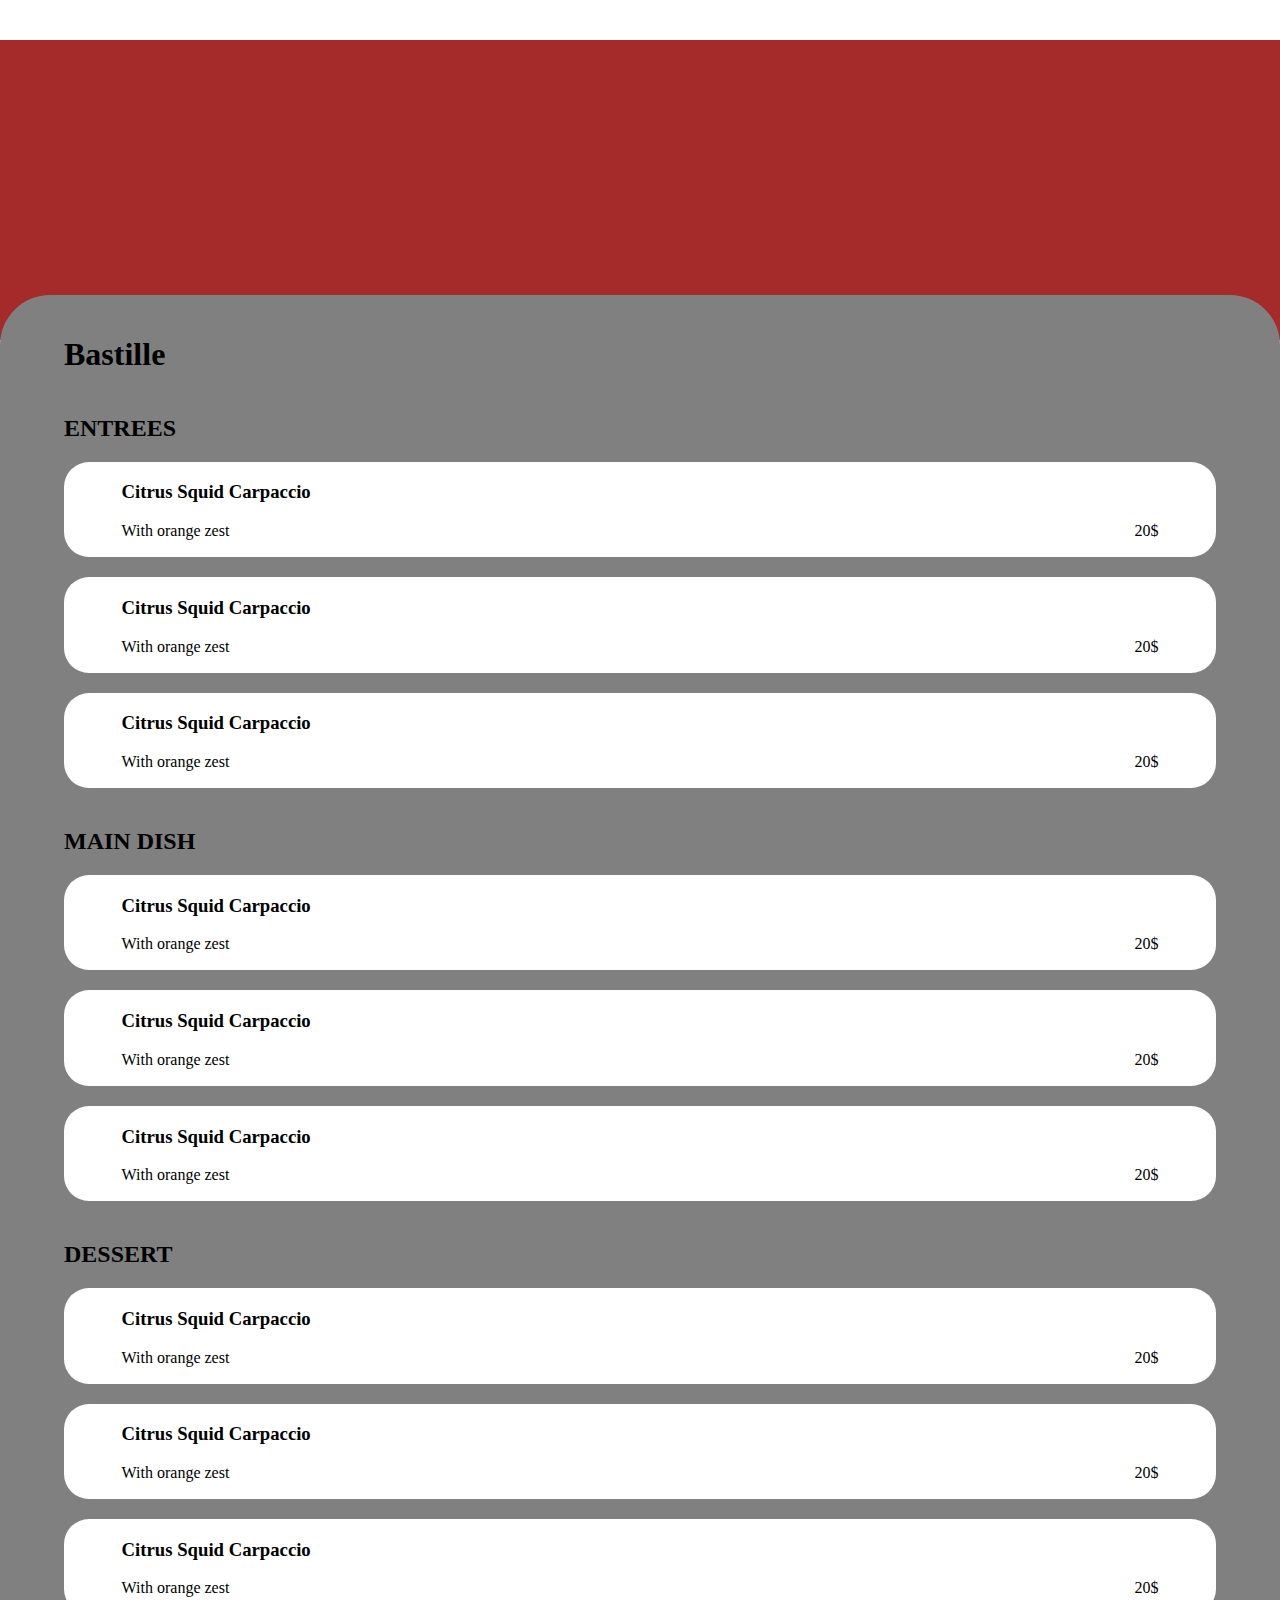
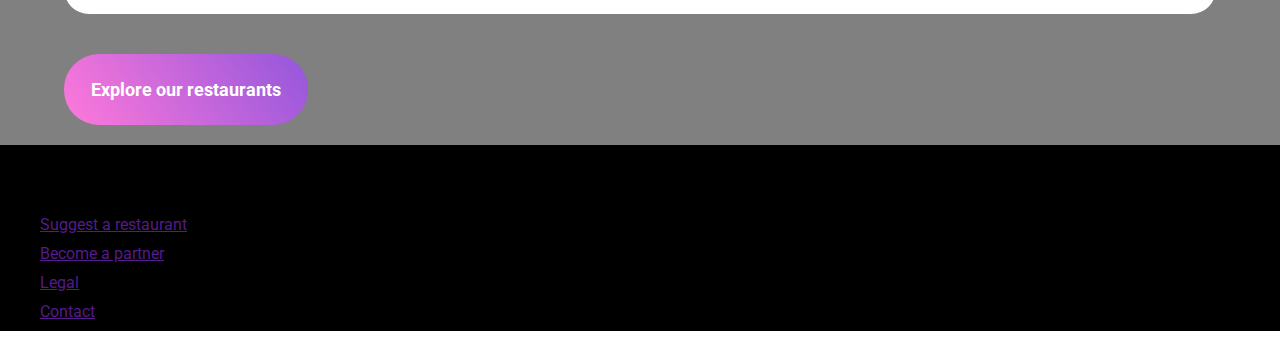
==== bastille.html @ 6a1f2b84 "- Created page structure - Created menu sections - Created menu cards" ====
<!DOCTYPE html>
<html lang="en">

<head>
    <meta charset="UTF-8">
    <meta http-equiv="X-UA-Compatible" content="IE=edge">
    <meta name="viewport" content="width=device-width, initial-scale=1.0">
    <link rel="stylesheet" href="./menu.css">
    <link rel="stylesheet" href="global.css" />
    <link rel="preconnect" href="https://fonts.googleapis.com">
    <link rel="preconnect" href="https://fonts.gstatic.com" crossorigin>
    <link href="https://fonts.googleapis.com/css2?family=Raleway:wght@300;400;600&family=Roboto&display=swap"
        rel="stylesheet">
    <link rel="preconnect" href="https://fonts.googleapis.com">
    <link rel="preconnect" href="https://fonts.gstatic.com" crossorigin>
    <link
        href="https://fonts.googleapis.com/css2?family=Raleway:wght@300;400;600&family=Roboto&family=Shrikhand&display=swap"
        rel="stylesheet">
    <link rel="stylesheet" href="https://cdnjs.cloudflare.com/ajax/libs/font-awesome/6.3.0/css/all.min.css"
        integrity="sha512-SzlrxWUlpfuzQ+pcUCosxcglQRNAq/DZjVsC0lE40xsADsfeQoEypE+enwcOiGjk/bSuGGKHEyjSoQ1zVisanQ=="
        crossorigin="anonymous" referrerpolicy="no-referrer" />
    <title>Menu Page</title>
</head>

<body>
    <header>
        <a href="#"><img src="./images/logo/ohmyfood.png" alt=""></a>
        <div class="nav-link">
            <a href="./index.html"><i class="fa-solid fa-arrow-left"></i></a>
        </div>
    </header>

    <section class="image-section">
    </section>

    <section class="menu-section">

        <div class="menu-header">
            <h1>Bastille</h1>
            <i class="fa-regular fa-heart heart-icon"></i>

        </div>

        <div class="category-container">
            <h2>ENTREES</h2>

            <div class="menu-card">

                <div class="menu-item-container">
                    <h3>Citrus Squid Carpaccio</h3>
                    <p>With orange zest</p>
                </div>

                <p>20$</p>
            </div>

            <div class="menu-card">

                <div class="menu-item-container">
                    <h3>Citrus Squid Carpaccio</h3>
                    <p>With orange zest</p>
                </div>

                <p>20$</p>
            </div>
            <div class="menu-card">

                <div class="menu-item-container">
                    <h3>Citrus Squid Carpaccio</h3>
                    <p>With orange zest</p>
                </div>

                <p>20$</p>
            </div>
        </div>

        <div class="category-container">
            <h2>MAIN DISH</h2>

            <div class="menu-card">

                <div class="menu-item-container">
                    <h3>Citrus Squid Carpaccio</h3>
                    <p>With orange zest</p>
                </div>

                <p>20$</p>
            </div>

            <div class="menu-card">

                <div class="menu-item-container">
                    <h3>Citrus Squid Carpaccio</h3>
                    <p>With orange zest</p>
                </div>

                <p>20$</p>
            </div>
            <div class="menu-card">

                <div class="menu-item-container">
                    <h3>Citrus Squid Carpaccio</h3>
                    <p>With orange zest</p>
                </div>

                <p>20$</p>
            </div>
        </div>

        <div class="category-container">
            <h2>DESSERT</h2>

            <div class="menu-card">

                <div class="menu-item-container">
                    <h3>Citrus Squid Carpaccio</h3>
                    <p>With orange zest</p>
                </div>

                <p>20$</p>
            </div>

            <div class="menu-card">

                <div class="menu-item-container">
                    <h3>Citrus Squid Carpaccio</h3>
                    <p>With orange zest</p>
                </div>

                <p>20$</p>
            </div>
            <div class="menu-card">

                <div class="menu-item-container">
                    <h3>Citrus Squid Carpaccio</h3>
                    <p>With orange zest</p>
                </div>

                <p>20$</p>
            </div>
        </div>

        <button class="purp-btn explore-button"><strong>Explore our restaurants</strong></button>


    </section>

    <footer>
        <a href="#"><img src="./images/logo/ohmyfood.png" alt="" class="footer-logo"></a>
        <div class="list">
            <ul class="unstyled-list">
                <li><a href=""><i class="fa-solid fa-utensils" class="footer-icon"></i>Suggest a restaurant</a></li>
                <li><a href=""><i class="fa-regular fa-handshake" class="footer-icon"></i>Become a partner</a></li>
                <li><a href="">Legal</a></li>
                <li><a href="">Contact</a></li>
            </ul>
        </div>
    </footer>

</body>

</html>
---- menu.css ----
* {
    box-sizing: border-box;
}

body {
    margin: 0;
    padding: 0;
    height: 100%;
}


header {
    margin: auto;
    margin-bottom: 20px;
    margin-top: 20px;
}

header img {
    display: flex;
    width: 300px;
    height: auto;
    justify-content: center;
    margin: auto;

}

.image-section {
    height: 300px;
    width: 100%;
    background: brown;
}

.menu-section {
    width: 100%;
    background: grey;
    border-top-left-radius: 50px;
    border-top-right-radius: 50px;
    margin-top: -45px;
    padding-left: 5%;
    padding-right: 5%;
    
}

.category-container{
    margin-bottom:40px ;
}

.category-container:last-child{
   margin: 0;
}

.menu-header {
    padding-top: 20px;
    display: flex;
    align-items: center;
    justify-content: space-between;
}


.heart-icon{
    font-size: 25px;
}

.menu-card {
    background: white;
    border-radius: 25px;
    padding: 1px;
    display: flex;
    align-items: end;
    justify-content: space-between;
    padding-left: 5%;
    padding-right: 5%;
    margin-bottom: 20px;
}

.menu-card:last-child{
    margin:0;
}
---- global.css ----
footer {
    background-color: black;
}

footer img {
    height: auto;
    width: 130px;
    padding: 15px 18px;
    margin-top: 20px;
    margin-left: 7px;
}

.unstyled-list {
    list-style: none;
    text-decoration: none;

}

li {
    padding-bottom: 10px;
    font-family: "Roboto", sans-serif;
}

.purp-btn {
    padding: 25px 27px;
    border-radius: 35px;
    border: none;
    background-image: linear-gradient(55deg,#FF79DA, #9356DC );
    font-family: "Roboto" , sans-serif;
    color: #fff;
    font-size: 18px;
    margin-bottom: 20px;
}

.footer-logo {
    color: #fff;
}

.footer-icon {
    padding: 10px;
}
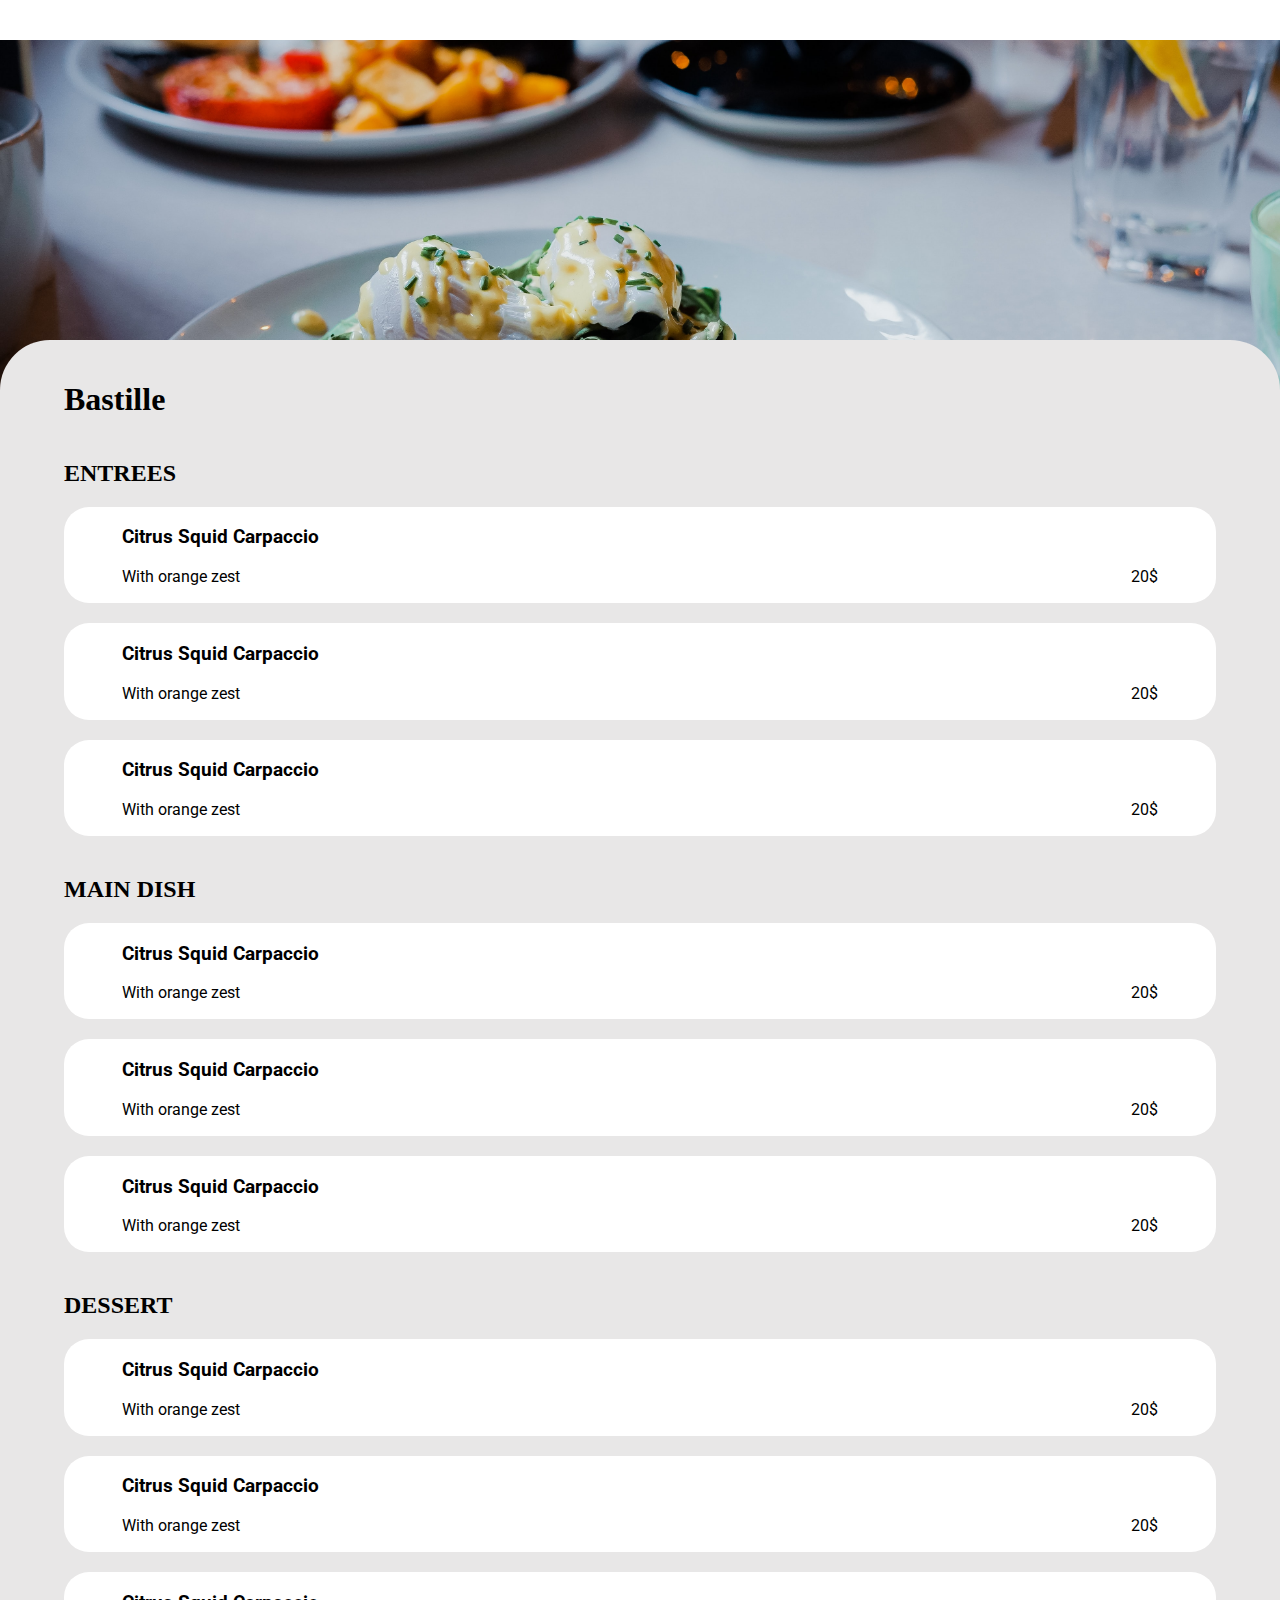
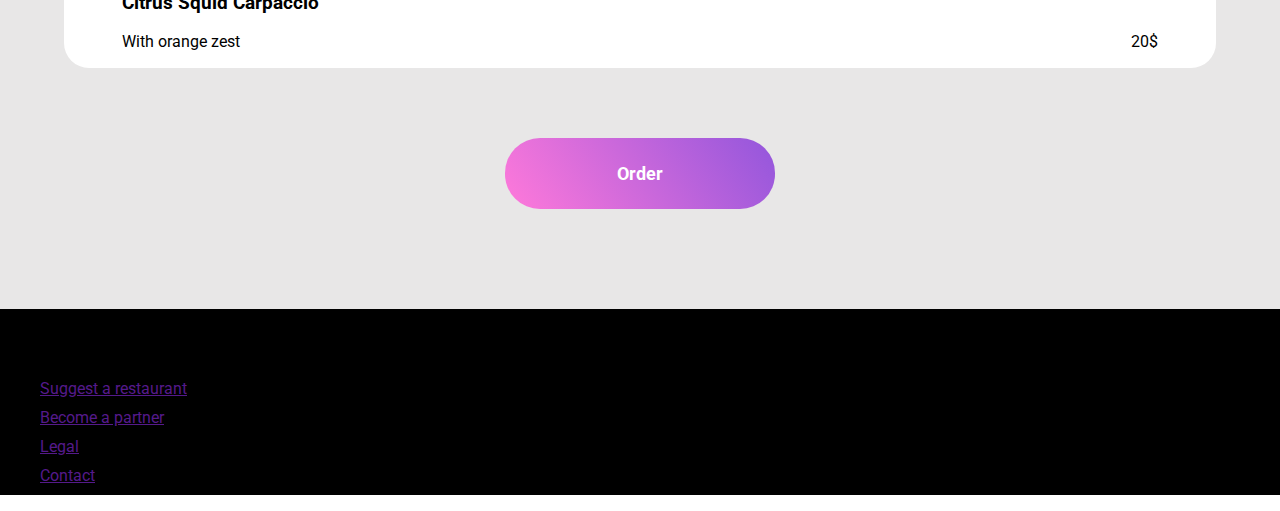
==== commit c2be364d: "linked bastille to homepage" ====
--- a/bastille.html
+++ b/bastille.html
@@ -31,6 +31,7 @@
     </header>
 
     <section class="image-section">
+        <img src="./images/restaurants/bastille.jpg" alt="" />
     </section>
 
     <section class="menu-section">
@@ -140,8 +141,9 @@
             </div>
         </div>
 
-        <button class="purp-btn explore-button"><strong>Explore our restaurants</strong></button>
-
+        <div class="order-button-container">
+            <button class="purp-btn order-button"><strong>Order</strong></button>
+        </div>
 
     </section>
 
--- a/menu.css
+++ b/menu.css
@@ -6,6 +6,10 @@
     margin: 0;
     padding: 0;
     height: 100%;
+}
+
+h3, p {
+    font-family: "Roboto" , sans-serif;
 }
 
 
@@ -30,23 +34,29 @@
     background: brown;
 }
 
+.image-section img {
+    width: 100%;
+    height: 500px;
+    object-fit: cover;
+}
+
 .menu-section {
     width: 100%;
-    background: grey;
+    background: rgb(232, 231, 231);
     border-top-left-radius: 50px;
     border-top-right-radius: 50px;
-    margin-top: -45px;
     padding-left: 5%;
     padding-right: 5%;
-    
+    position: relative;
+
 }
 
-.category-container{
-    margin-bottom:40px ;
+.category-container {
+    margin-bottom: 40px;
 }
 
-.category-container:last-child{
-   margin: 0;
+.category-container:last-child {
+    margin: 0;
 }
 
 .menu-header {
@@ -57,7 +67,7 @@
 }
 
 
-.heart-icon{
+.heart-icon {
     font-size: 25px;
 }
 
@@ -73,6 +83,24 @@
     margin-bottom: 20px;
 }
 
-.menu-card:last-child{
-    margin:0;
+.menu-card .order-button {
+    box-shadow: 0 8px 16px 0 rgba(0, 0, 0, 0.2);
+    cursor: pointer;
+}
+
+
+
+.menu-card:last-child {
+    margin: 0;
+}
+
+.order-button-container {
+    display: flex;
+    justify-content: center;
+}
+
+.order-button {
+    margin-bottom: 100px !important;
+    margin-top: 30px;
+    width: 270px;
 }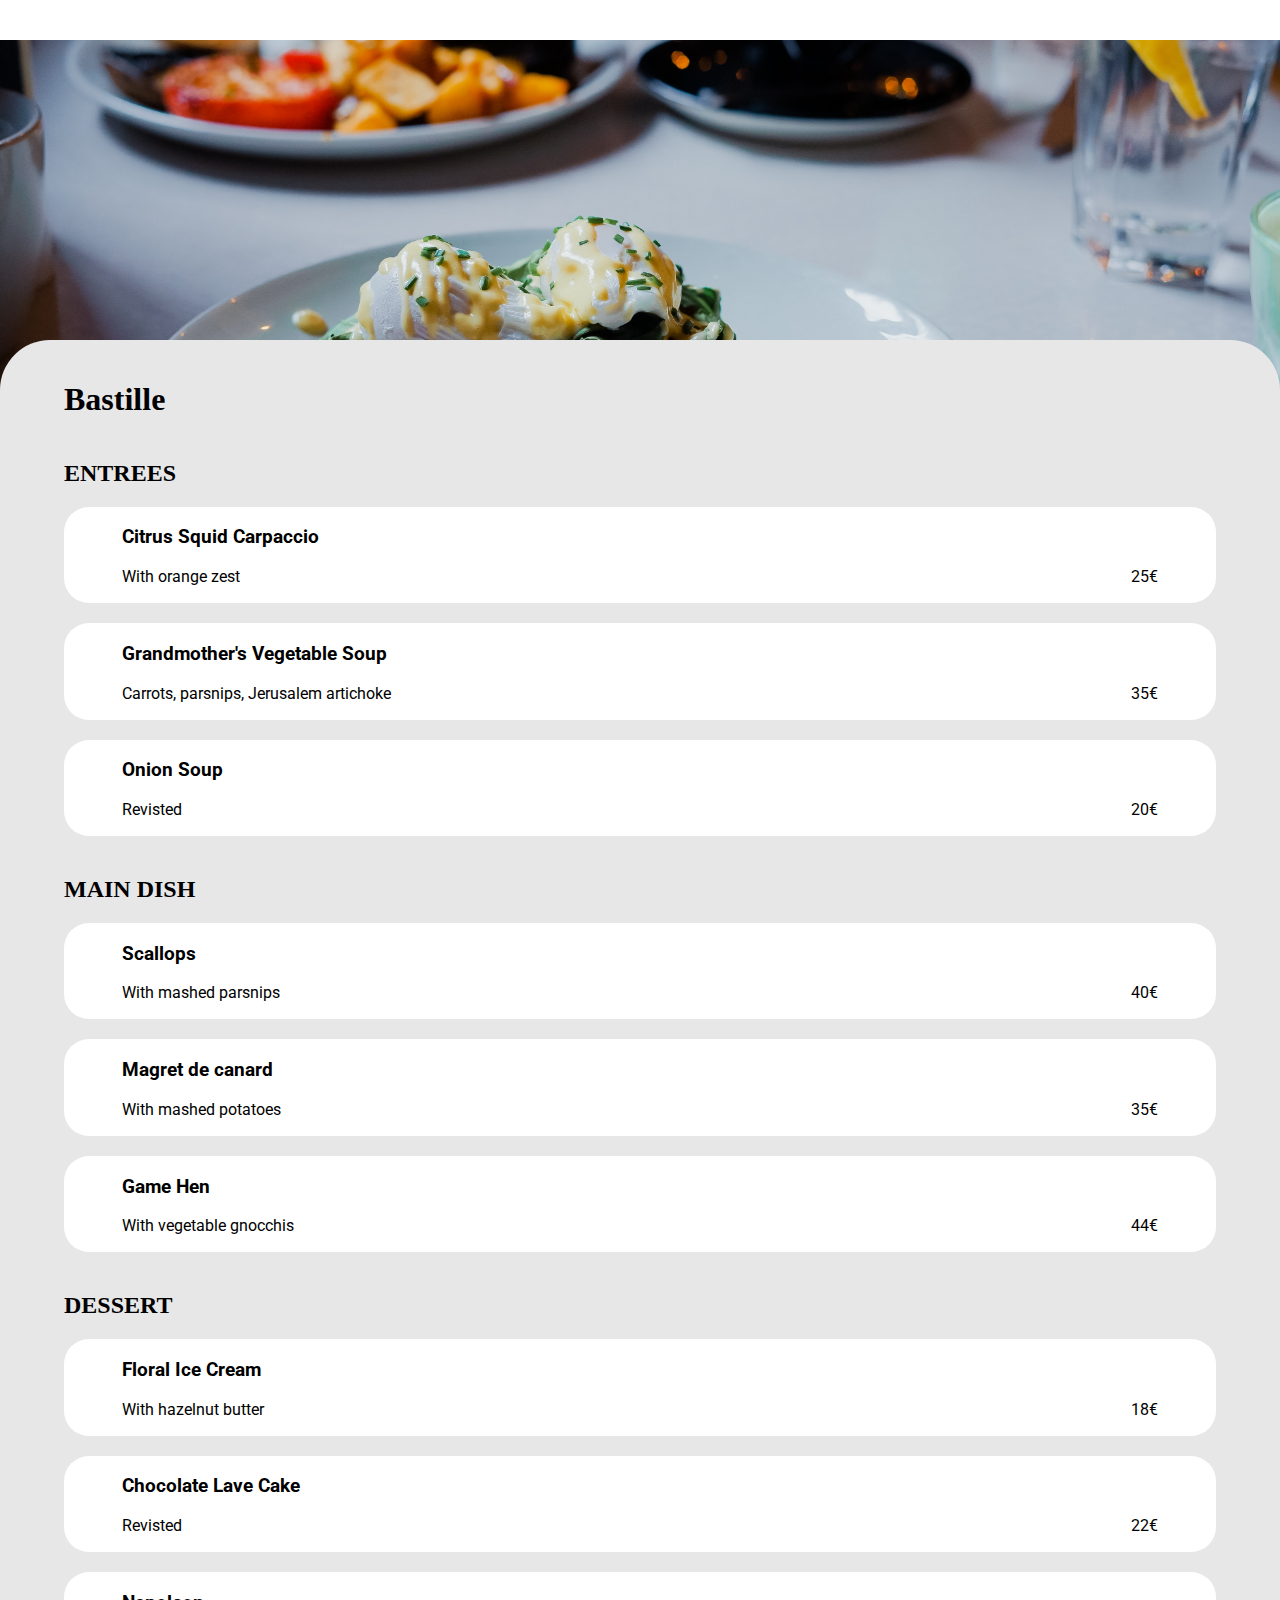
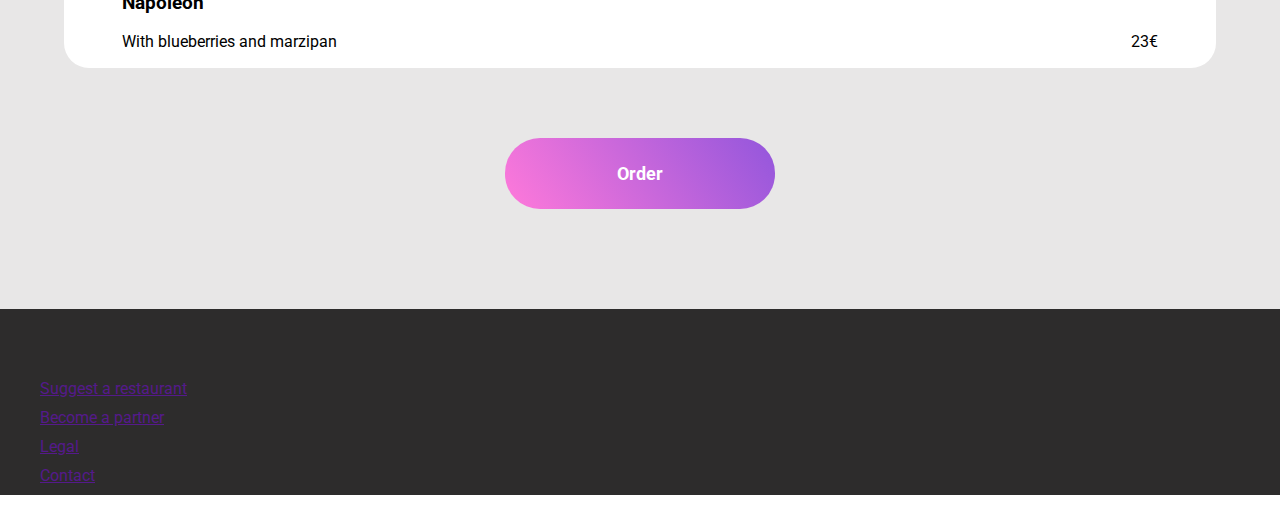
==== commit 73cb536e: "changed the font for headers on menu page" ====
--- a/bastille.html
+++ b/bastille.html
@@ -11,6 +11,9 @@
     <link rel="preconnect" href="https://fonts.gstatic.com" crossorigin>
     <link href="https://fonts.googleapis.com/css2?family=Raleway:wght@300;400;600&family=Roboto&display=swap"
         rel="stylesheet">
+        <link rel="preconnect" href="https://fonts.googleapis.com">
+<link rel="preconnect" href="https://fonts.gstatic.com" crossorigin>
+<link href="https://fonts.googleapis.com/css2?family=Roboto:wght@100;400;500;700&family=Shrikhand&display=swap" rel="stylesheet">
     <link rel="preconnect" href="https://fonts.googleapis.com">
     <link rel="preconnect" href="https://fonts.gstatic.com" crossorigin>
     <link
@@ -52,26 +55,26 @@
                     <p>With orange zest</p>
                 </div>
 
-                <p>20$</p>
+                <p>25€</p>
             </div>
 
             <div class="menu-card">
 
                 <div class="menu-item-container">
-                    <h3>Citrus Squid Carpaccio</h3>
-                    <p>With orange zest</p>
+                    <h3>Grandmother's Vegetable Soup</h3>
+                    <p>Carrots, parsnips, Jerusalem artichoke</p>
                 </div>
 
-                <p>20$</p>
+                <p>35€</p>
             </div>
             <div class="menu-card">
 
                 <div class="menu-item-container">
-                    <h3>Citrus Squid Carpaccio</h3>
-                    <p>With orange zest</p>
+                    <h3>Onion Soup</h3>
+                    <p>Revisted</p>
                 </div>
 
-                <p>20$</p>
+                <p>20€</p>
             </div>
         </div>
 
@@ -81,30 +84,30 @@
             <div class="menu-card">
 
                 <div class="menu-item-container">
-                    <h3>Citrus Squid Carpaccio</h3>
-                    <p>With orange zest</p>
+                    <h3>Scallops</h3>
+                    <p>With mashed parsnips</p>
                 </div>
 
-                <p>20$</p>
+                <p>40€</p>
             </div>
 
             <div class="menu-card">
 
                 <div class="menu-item-container">
-                    <h3>Citrus Squid Carpaccio</h3>
-                    <p>With orange zest</p>
+                    <h3>Magret de canard</h3>
+                    <p>With mashed potatoes</p>
                 </div>
 
-                <p>20$</p>
+                <p>35€</p>
             </div>
             <div class="menu-card">
 
                 <div class="menu-item-container">
-                    <h3>Citrus Squid Carpaccio</h3>
-                    <p>With orange zest</p>
+                    <h3>Game Hen</h3>
+                    <p>With vegetable gnocchis</p>
                 </div>
 
-                <p>20$</p>
+                <p>44€</p>
             </div>
         </div>
 
@@ -114,30 +117,30 @@
             <div class="menu-card">
 
                 <div class="menu-item-container">
-                    <h3>Citrus Squid Carpaccio</h3>
-                    <p>With orange zest</p>
+                    <h3>Floral Ice Cream</h3>
+                    <p>With hazelnut butter</p>
                 </div>
 
-                <p>20$</p>
+                <p>18€</p>
             </div>
 
             <div class="menu-card">
 
                 <div class="menu-item-container">
-                    <h3>Citrus Squid Carpaccio</h3>
-                    <p>With orange zest</p>
+                    <h3>Chocolate Lave Cake</h3>
+                    <p>Revisted</p>
                 </div>
 
-                <p>20$</p>
+                <p>22€</p>
             </div>
             <div class="menu-card">
 
                 <div class="menu-item-container">
-                    <h3>Citrus Squid Carpaccio</h3>
-                    <p>With orange zest</p>
+                    <h3>Napoleon</h3>
+                    <p>With blueberries and marzipan</p>
                 </div>
 
-                <p>20$</p>
+                <p>23€</p>
             </div>
         </div>
 
--- a/global.css
+++ b/global.css
@@ -1,5 +1,5 @@
 footer {
-    background-color: black;
+    background-color: rgb(45, 44, 44);
 }
 
 footer img {
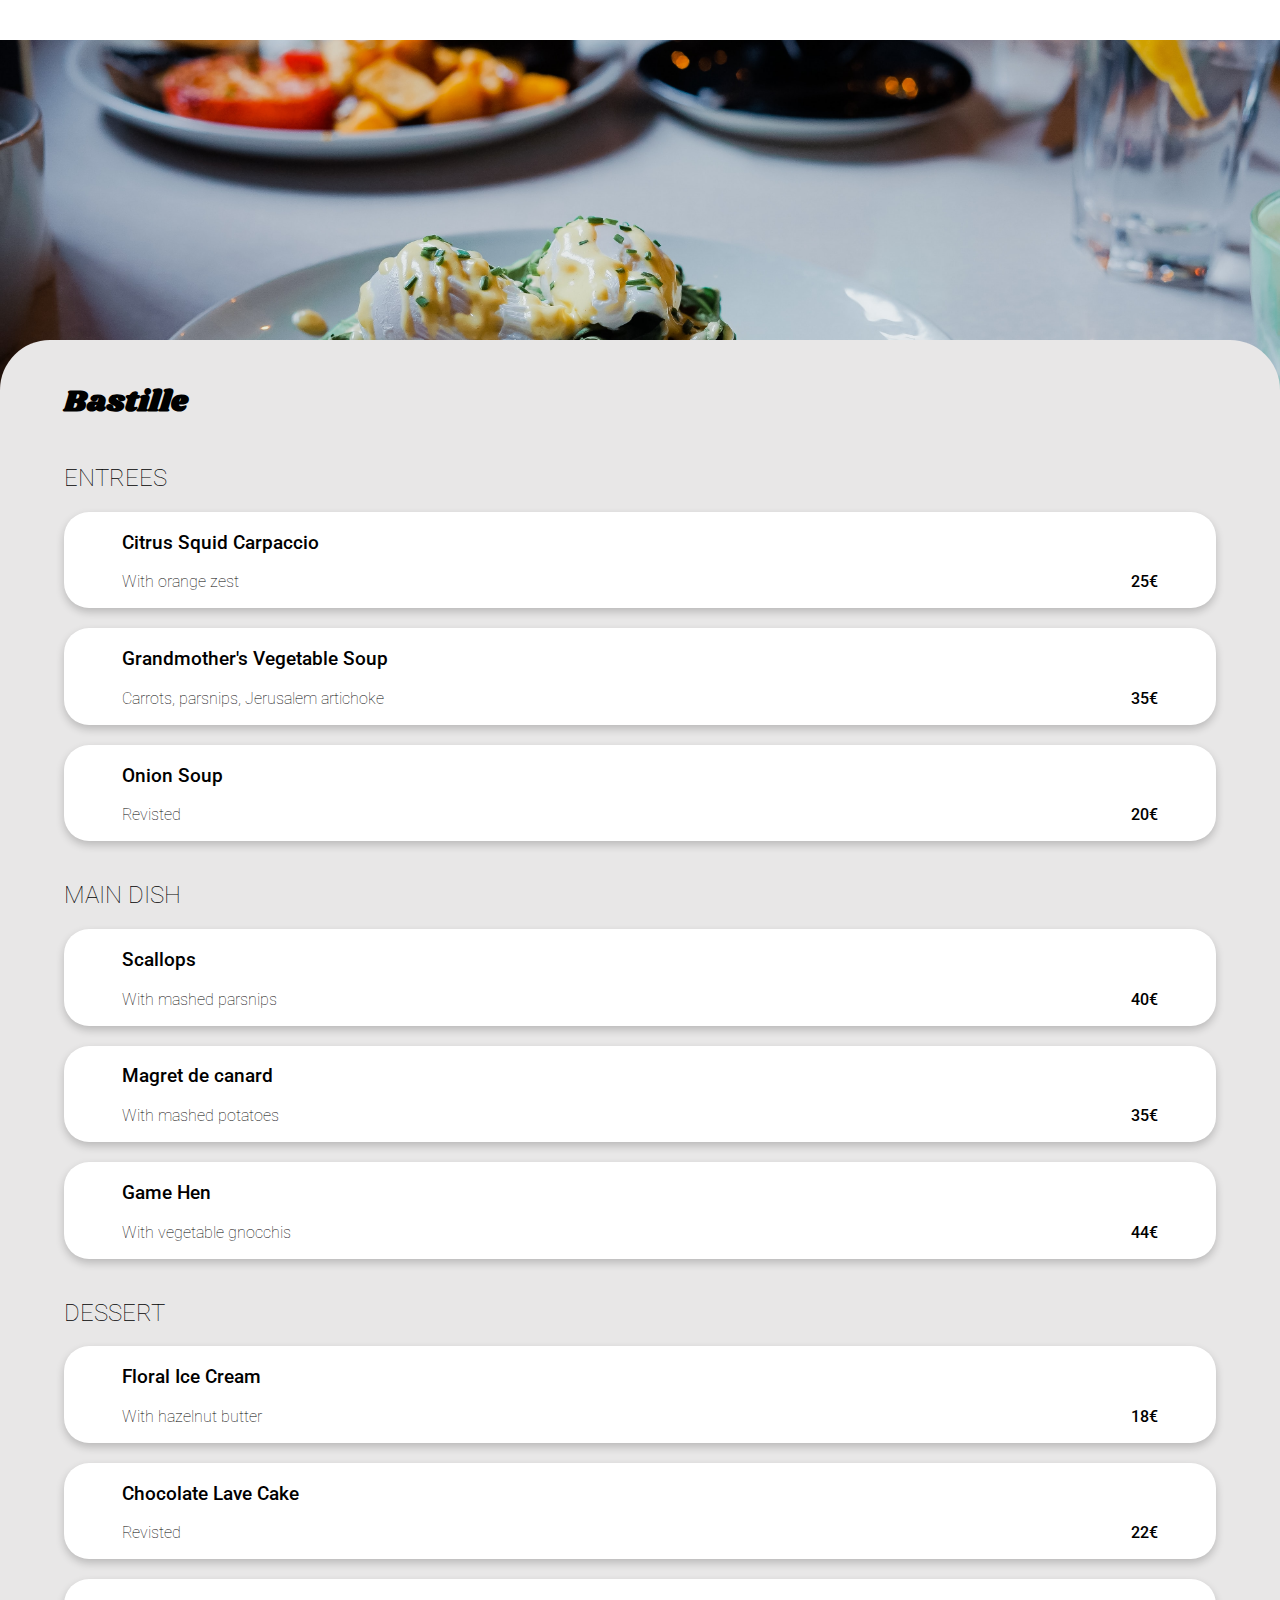
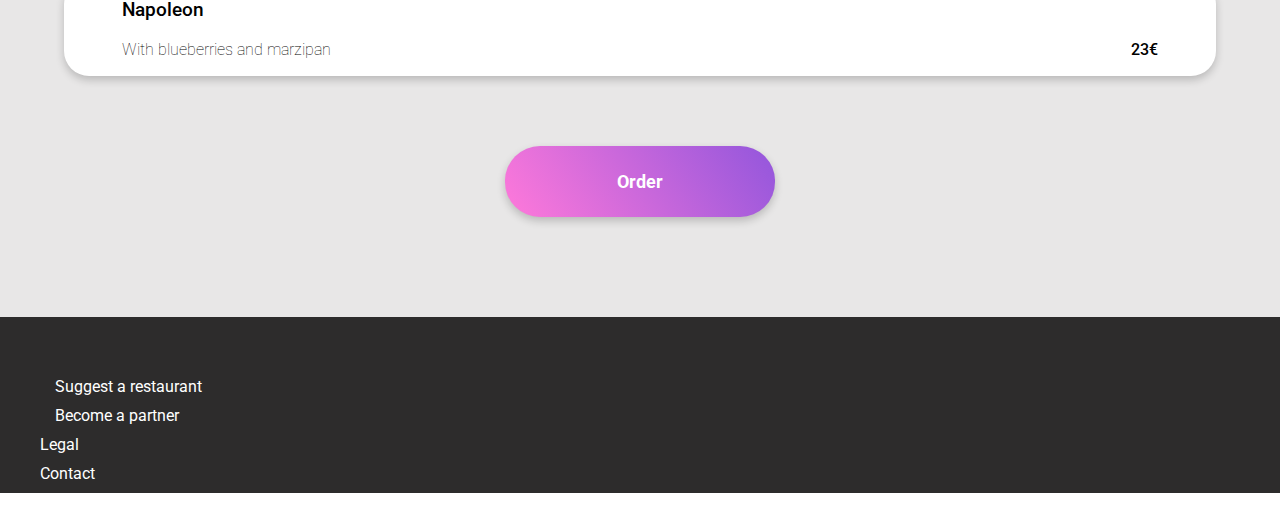
==== commit 1979e560: "fixed footer on menu page" ====
--- a/bastille.html
+++ b/bastille.html
@@ -6,7 +6,7 @@
     <meta http-equiv="X-UA-Compatible" content="IE=edge">
     <meta name="viewport" content="width=device-width, initial-scale=1.0">
     <link rel="stylesheet" href="./menu.css">
-    <link rel="stylesheet" href="global.css" />
+    <link rel="stylesheet" href="./global.css" />
     <link rel="preconnect" href="https://fonts.googleapis.com">
     <link rel="preconnect" href="https://fonts.gstatic.com" crossorigin>
     <link href="https://fonts.googleapis.com/css2?family=Raleway:wght@300;400;600&family=Roboto&display=swap"
@@ -29,7 +29,7 @@
     <header>
         <a href="#"><img src="./images/logo/ohmyfood.png" alt=""></a>
         <div class="nav-link">
-            <a href="./index.html"><i class="fa-solid fa-arrow-left"></i></a>
+            <a href="./index.html"><i class="fa-solid fa-arrow-left back-arrow"></i></a>
         </div>
     </header>
 
@@ -154,8 +154,8 @@
         <a href="#"><img src="./images/logo/ohmyfood.png" alt="" class="footer-logo"></a>
         <div class="list">
             <ul class="unstyled-list">
-                <li><a href=""><i class="fa-solid fa-utensils" class="footer-icon"></i>Suggest a restaurant</a></li>
-                <li><a href=""><i class="fa-regular fa-handshake" class="footer-icon"></i>Become a partner</a></li>
+                <li><a href=""><i class="fa-solid fa-utensils footer-icon"></i>Suggest a restaurant</a></li>
+                <li><a href=""><i class="fa-regular fa-handshake footer-icon"></i>Become a partner</a></li>
                 <li><a href="">Legal</a></li>
                 <li><a href="">Contact</a></li>
             </ul>
--- a/menu.css
+++ b/menu.css
@@ -28,6 +28,21 @@
 
 }
 
+.back-arrow {
+    display: flex;
+    align-items: center;
+    font-size: 30px;
+    justify-content: space-between;
+    color: black;
+}
+
+.nav-link {
+    display: flex;
+    align-items: center;
+    padding-left: 10px;
+    flex-direction: row;
+}
+
 .image-section {
     height: 300px;
     width: 100%;
@@ -38,6 +53,20 @@
     width: 100%;
     height: 500px;
     object-fit: cover;
+}
+
+.menu-header h1 {
+    font-family: 'Shrikhand', cursive;
+    font-size: 30px;
+}
+
+.menu-card h3 , p {
+    font-weight: 500;
+}
+
+.category-container h2, .menu-item-container p {
+    font-family: 'Roboto',sans-serif ;
+    font-weight: 100;
 }
 
 .menu-section {
@@ -81,14 +110,14 @@
     padding-left: 5%;
     padding-right: 5%;
     margin-bottom: 20px;
+    box-shadow: 0 4px 8px 0 rgba(0, 0, 0, 0.2);
 }
 
-.menu-card .order-button {
+.menu-card:hover,
+.order-button:hover {
     box-shadow: 0 8px 16px 0 rgba(0, 0, 0, 0.2);
     cursor: pointer;
 }
-
-
 
 .menu-card:last-child {
     margin: 0;
@@ -103,4 +132,6 @@
     margin-bottom: 100px !important;
     margin-top: 30px;
     width: 270px;
-}+    box-shadow: 0 4px 8px 0 rgba(0, 0, 0, 0.2);
+}
+
--- a/global.css
+++ b/global.css
@@ -1,3 +1,10 @@
+
+a {
+    text-decoration: none;
+    color: #fff;
+}
+
+
 footer {
     background-color: rgb(45, 44, 44);
 }
@@ -6,14 +13,14 @@
     height: auto;
     width: 130px;
     padding: 15px 18px;
-    margin-top: 20px;
+    margin-top: 10px;
     margin-left: 7px;
+    filter: brightness(0) invert(1);
 }
 
-.unstyled-list {
+.unstyled-list, .list {
     list-style: none;
     text-decoration: none;
-
 }
 
 li {
@@ -32,10 +39,9 @@
     margin-bottom: 20px;
 }
 
-.footer-logo {
-    color: #fff;
+
+.footer-icon {
+    padding-right: 15px;
+    font-size: 15px;
 }
 
-.footer-icon {
-    padding: 10px;
-}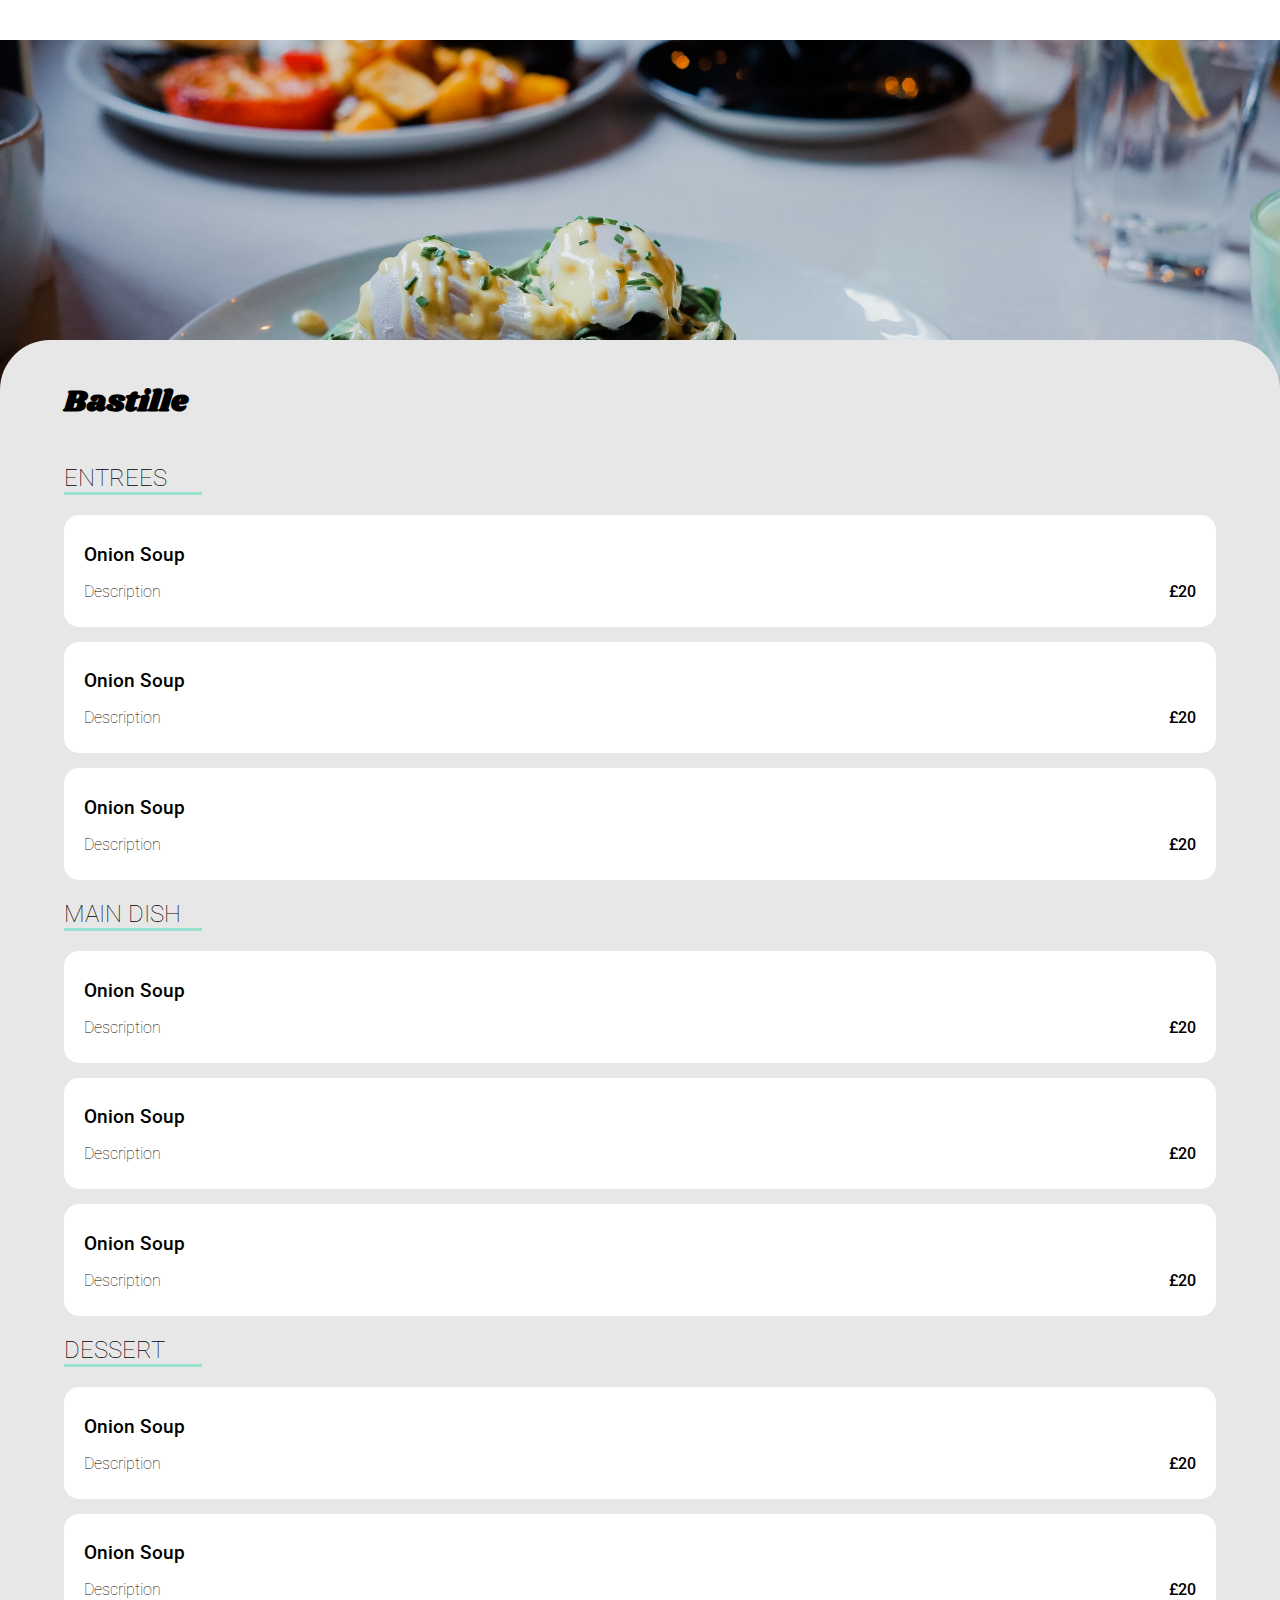
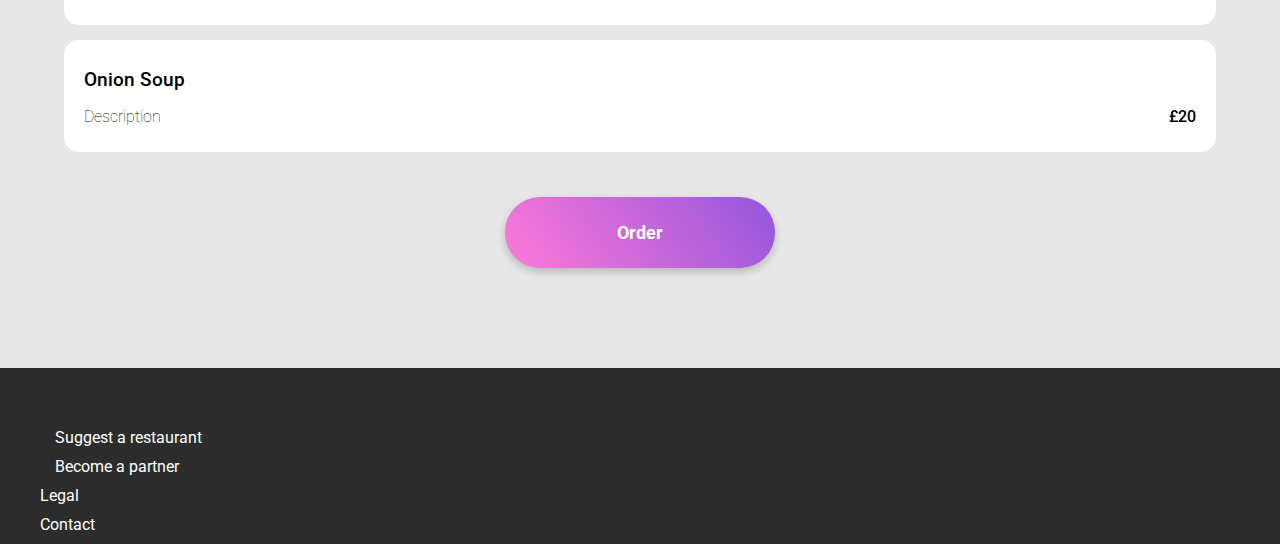
==== commit d7d8f7a0: "animation for cards added tick box" ====
--- a/bastille.html
+++ b/bastille.html
@@ -11,9 +11,10 @@
     <link rel="preconnect" href="https://fonts.gstatic.com" crossorigin>
     <link href="https://fonts.googleapis.com/css2?family=Raleway:wght@300;400;600&family=Roboto&display=swap"
         rel="stylesheet">
-        <link rel="preconnect" href="https://fonts.googleapis.com">
-<link rel="preconnect" href="https://fonts.gstatic.com" crossorigin>
-<link href="https://fonts.googleapis.com/css2?family=Roboto:wght@100;400;500;700&family=Shrikhand&display=swap" rel="stylesheet">
+    <link rel="preconnect" href="https://fonts.googleapis.com">
+    <link rel="preconnect" href="https://fonts.gstatic.com" crossorigin>
+    <link href="https://fonts.googleapis.com/css2?family=Roboto:wght@100;400;500;700&family=Shrikhand&display=swap"
+        rel="stylesheet">
     <link rel="preconnect" href="https://fonts.googleapis.com">
     <link rel="preconnect" href="https://fonts.gstatic.com" crossorigin>
     <link
@@ -48,101 +49,137 @@
         <div class="category-container">
             <h2>ENTREES</h2>
 
-            <div class="menu-card">
-
-                <div class="menu-item-container">
-                    <h3>Citrus Squid Carpaccio</h3>
-                    <p>With orange zest</p>
-                </div>
-
-                <p>25€</p>
-            </div>
-
-            <div class="menu-card">
-
-                <div class="menu-item-container">
-                    <h3>Grandmother's Vegetable Soup</h3>
-                    <p>Carrots, parsnips, Jerusalem artichoke</p>
-                </div>
-
-                <p>35€</p>
-            </div>
-            <div class="menu-card">
-
-                <div class="menu-item-container">
-                    <h3>Onion Soup</h3>
-                    <p>Revisted</p>
-                </div>
-
-                <p>20€</p>
-            </div>
-        </div>
+            <div class="card fade-1">
+                <div class="card-text">
+                  <div class="card-left">
+                    <h3>Onion Soup</h3>
+                    <p>Description</p>
+                  </div>
+                  <p class="price-text">£20</p>
+                </div>
+          
+                <div class="box">
+                  <i class="fa-solid fa-circle-check tick"></i>
+                </div>
+              </div>
+
+              <div class="card fade-2">
+                <div class="card-text">
+                  <div class="card-left">
+                    <h3>Onion Soup</h3>
+                    <p>Description</p>
+                  </div>
+                  <p class="price-text">£20</p>
+                </div>
+          
+                <div class="box">
+                  <i class="fa-solid fa-circle-check tick"></i>
+                </div>
+              </div>
+
+              <div class="card fade-3">
+                <div class="card-text">
+                  <div class="card-left">
+                    <h3>Onion Soup</h3>
+                    <p>Description</p>
+                  </div>
+                  <p class="price-text">£20</p>
+                </div>
+          
+                <div class="box">
+                  <i class="fa-solid fa-circle-check tick"></i>
+                </div>
+              </div>
 
         <div class="category-container">
             <h2>MAIN DISH</h2>
 
-            <div class="menu-card">
-
-                <div class="menu-item-container">
-                    <h3>Scallops</h3>
-                    <p>With mashed parsnips</p>
-                </div>
-
-                <p>40€</p>
-            </div>
-
-            <div class="menu-card">
-
-                <div class="menu-item-container">
-                    <h3>Magret de canard</h3>
-                    <p>With mashed potatoes</p>
-                </div>
-
-                <p>35€</p>
-            </div>
-            <div class="menu-card">
-
-                <div class="menu-item-container">
-                    <h3>Game Hen</h3>
-                    <p>With vegetable gnocchis</p>
-                </div>
-
-                <p>44€</p>
-            </div>
-        </div>
+            <div class="card fade-1">
+                <div class="card-text">
+                  <div class="card-left">
+                    <h3>Onion Soup</h3>
+                    <p>Description</p>
+                  </div>
+                  <p class="price-text">£20</p>
+                </div>
+          
+                <div class="box">
+                  <i class="fa-solid fa-circle-check tick"></i>
+                </div>
+              </div>
+
+              <div class="card fade-2">
+                <div class="card-text">
+                  <div class="card-left">
+                    <h3>Onion Soup</h3>
+                    <p>Description</p>
+                  </div>
+                  <p class="price-text">£20</p>
+                </div>
+          
+                <div class="box">
+                  <i class="fa-solid fa-circle-check tick"></i>
+                </div>
+              </div>
+
+              <div class="card fade-3">
+                <div class="card-text">
+                  <div class="card-left">
+                    <h3>Onion Soup</h3>
+                    <p>Description</p>
+                  </div>
+                  <p class="price-text">£20</p>
+                </div>
+          
+                <div class="box">
+                  <i class="fa-solid fa-circle-check tick"></i>
+                </div>
+              </div>
 
         <div class="category-container">
             <h2>DESSERT</h2>
 
-            <div class="menu-card">
-
-                <div class="menu-item-container">
-                    <h3>Floral Ice Cream</h3>
-                    <p>With hazelnut butter</p>
-                </div>
-
-                <p>18€</p>
-            </div>
-
-            <div class="menu-card">
-
-                <div class="menu-item-container">
-                    <h3>Chocolate Lave Cake</h3>
-                    <p>Revisted</p>
-                </div>
-
-                <p>22€</p>
-            </div>
-            <div class="menu-card">
-
-                <div class="menu-item-container">
-                    <h3>Napoleon</h3>
-                    <p>With blueberries and marzipan</p>
-                </div>
-
-                <p>23€</p>
-            </div>
-        </div>
+            <div class="card fade-1">
+                <div class="card-text">
+                  <div class="card-left">
+                    <h3>Onion Soup</h3>
+                    <p>Description</p>
+                  </div>
+                  <p class="price-text">£20</p>
+                </div>
+          
+                <div class="box">
+                  <i class="fa-solid fa-circle-check tick"></i>
+                </div>
+              </div>
+
+              <div class="card fade-2">
+                <div class="card-text">
+                  <div class="card-left">
+                    <h3>Onion Soup</h3>
+                    <p>Description</p>
+                  </div>
+                  <p class="price-text">£20</p>
+                </div>
+          
+                <div class="box">
+                  <i class="fa-solid fa-circle-check tick"></i>
+                </div>
+              </div>
+
+              <div class="card fade-3">
+                <div class="card-text">
+                  <div class="card-left">
+                    <h3>Onion Soup</h3>
+                    <p>Description</p>
+                  </div>
+                  <p class="price-text">£20</p>
+                </div>
+          
+                <div class="box">
+                  <i class="fa-solid fa-circle-check tick"></i>
+                </div>
+              </div>
 
         <div class="order-button-container">
             <button class="purp-btn order-button"><strong>Order</strong></button>
@@ -157,7 +194,7 @@
                 <li><a href=""><i class="fa-solid fa-utensils footer-icon"></i>Suggest a restaurant</a></li>
                 <li><a href=""><i class="fa-regular fa-handshake footer-icon"></i>Become a partner</a></li>
                 <li><a href="">Legal</a></li>
-                <li><a href="">Contact</a></li>
+                <li><a href="mailto:ohmyfood@myfood.com">Contact</a></li>
             </ul>
         </div>
     </footer>
--- a/menu.css
+++ b/menu.css
@@ -60,13 +60,17 @@
     font-size: 30px;
 }
 
-.menu-card h3 , p {
+.card h3 , p {
     font-weight: 500;
 }
 
-.category-container h2, .menu-item-container p {
+.category-container h2, .card-text p {
     font-family: 'Roboto',sans-serif ;
     font-weight: 100;
+}
+
+.card .price-text {
+    font-weight: 500;
 }
 
 .menu-section {
@@ -84,6 +88,22 @@
     margin-bottom: 40px;
 }
 
+.category-container h2 {
+    padding-bottom: 3px;  
+    position: relative;
+}
+
+.category-container h2::before {
+    content:"";
+    position: absolute;
+    left: 0;
+    bottom: 0;
+    width: 12%;
+    height: 3px;
+    background: #99E2D0;
+
+}
+
 .category-container:last-child {
     margin: 0;
 }
@@ -111,9 +131,11 @@
     padding-right: 5%;
     margin-bottom: 20px;
     box-shadow: 0 4px 8px 0 rgba(0, 0, 0, 0.2);
-}
-
-.menu-card:hover,
+    overflow: hidden;
+    cursor: pointer;
+}
+
+
 .order-button:hover {
     box-shadow: 0 8px 16px 0 rgba(0, 0, 0, 0.2);
     cursor: pointer;
@@ -122,6 +144,76 @@
 .menu-card:last-child {
     margin: 0;
 }
+
+.menu-card:hover .box {
+    width: 90px;
+  }
+
+  .card {
+    background: white;
+    width: 100%;
+    padding-left: 20px;
+    border-radius: 15px;
+    margin-bottom: 15px;
+    display: flex;
+    justify-content: space-between;
+    overflow: hidden;
+    cursor: pointer;
+  }
+  .card:hover .box {
+    width: 90px;
+  }
+  .card:hover .tick {
+    -webkit-animation: 1s rotate;
+            animation: 1s rotate;
+  }
+  .card .card-text {
+    display: flex;
+    align-items: end;
+    justify-content: space-between;
+    width: 100%;
+    padding-top: 10px;
+    padding-bottom: 10px;
+    padding-right: 20px;
+  }
+  .card h3 {
+    margin-bottom: 10px;
+  }
+  .card .box {
+    background: rgb(141, 217, 213);
+    width: 0%;
+    border-top-right-radius: 15px;
+    border-bottom-right-radius: 15px;
+    position: relative;
+    transition: 0.3s ease-in-out;
+    overflow: hidden;
+    display: flex;
+    align-items: center;
+    justify-content: center;
+  }
+  .card .box .tick {
+    font-size: 25px;
+    color: white;
+  }
+  
+  @-webkit-keyframes rotate {
+    0% {
+      transform: rotate(0deg);
+    }
+    100% {
+      transform: rotate(360deg);
+    }
+  }
+  
+  @keyframes rotate {
+    0% {
+      transform: rotate(0deg);
+    }
+    100% {
+      transform: rotate(360deg);
+    }
+}
+
 
 .order-button-container {
     display: flex;
@@ -135,3 +227,13 @@
     box-shadow: 0 4px 8px 0 rgba(0, 0, 0, 0.2);
 }
 
+.fade-1 {
+    animation: fadeIn 1s;
+    -webkit-animation: fadeIn 1s;
+    -moz-animation: fadeIn 1S;
+}
+
+@keyframes fadeIn {
+    0% { opacity: 0;}
+    100% { opacity: 1;}
+}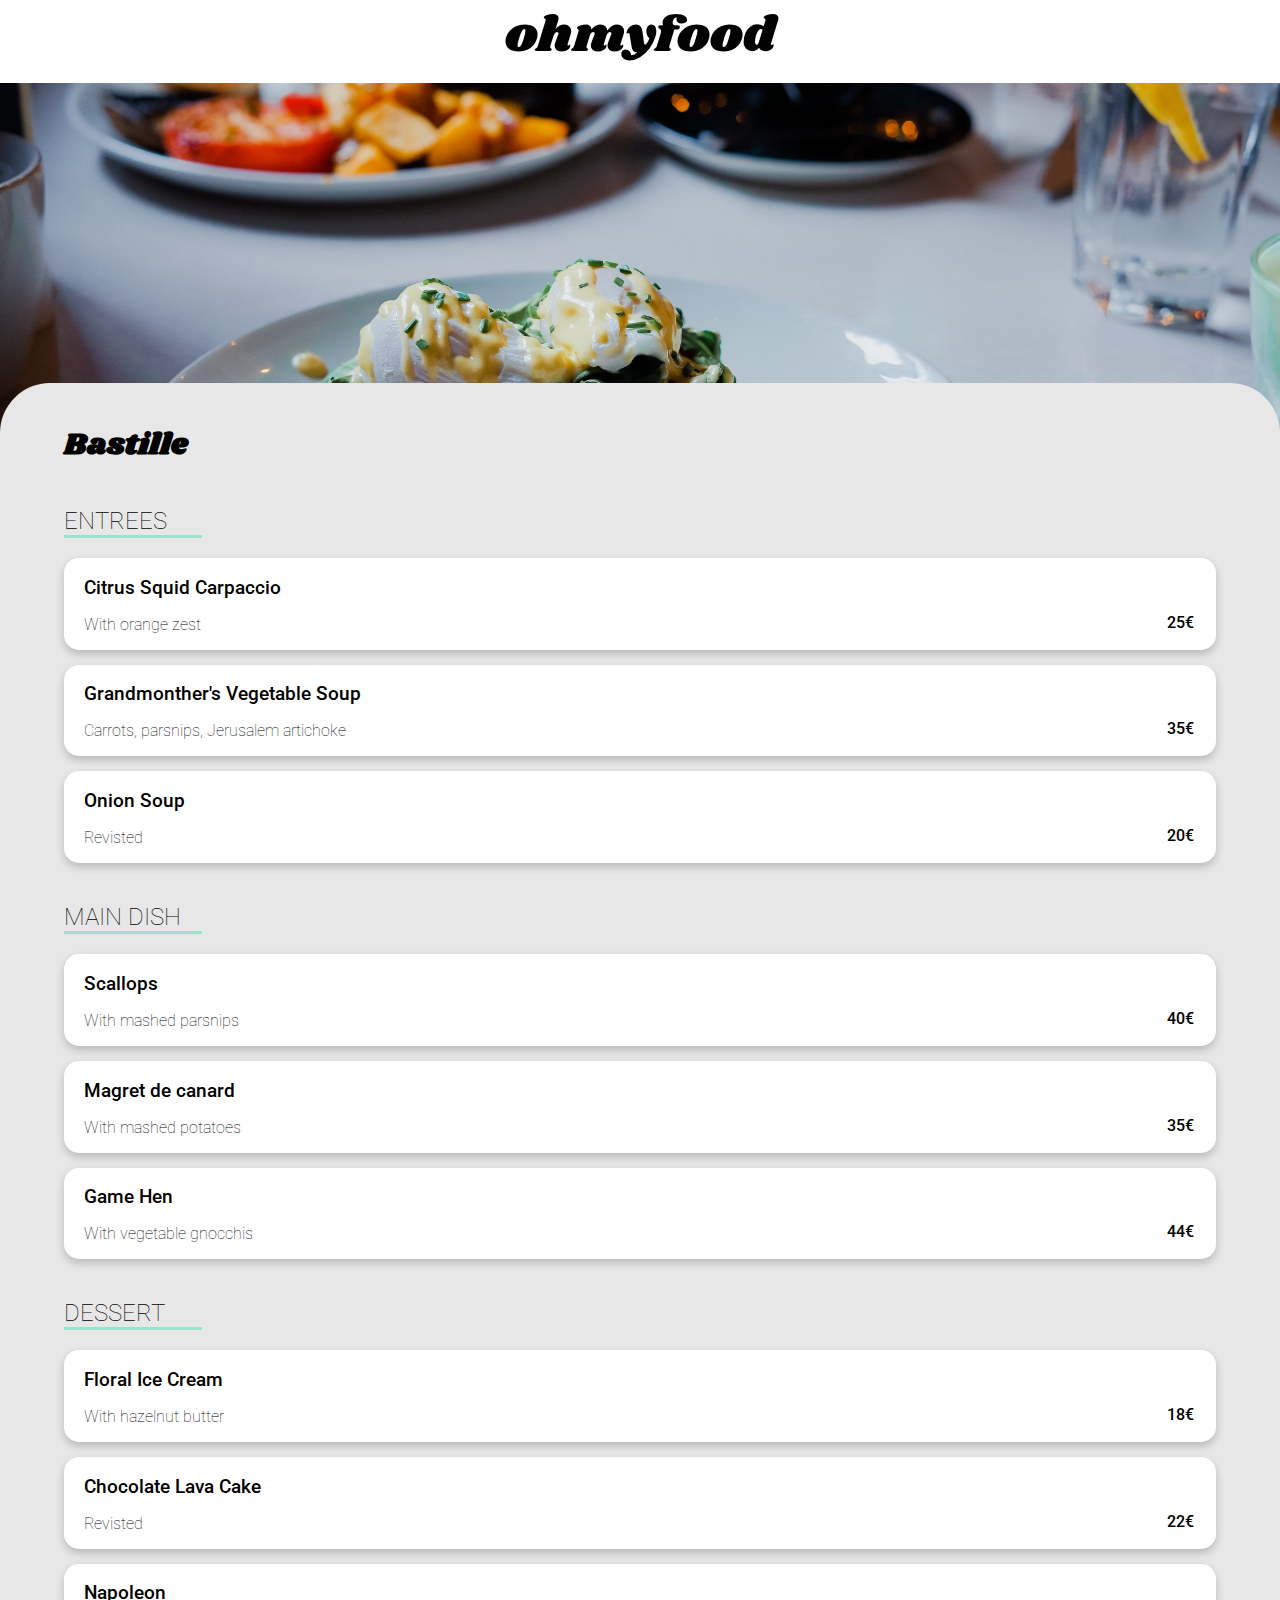
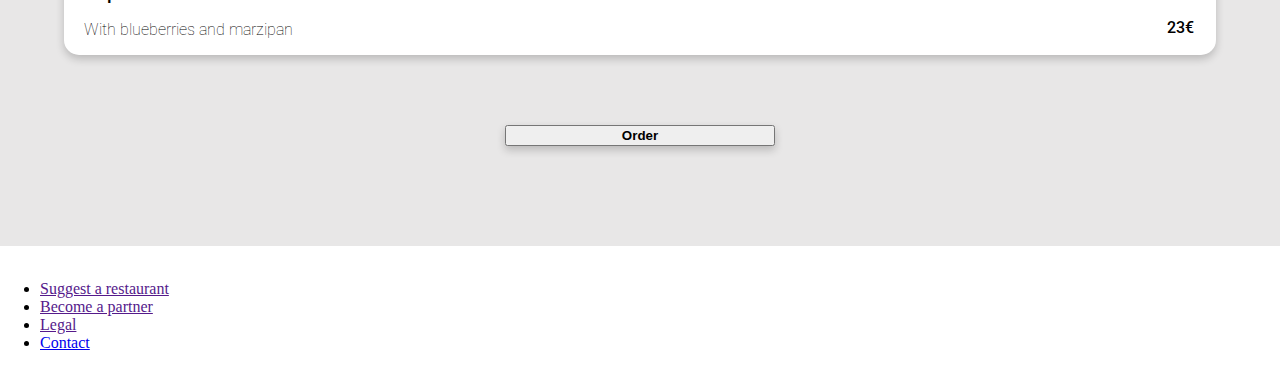
==== commit 4a386c96: "bastille menu updated to allow ellipses" ====
--- a/bastille.html
+++ b/bastille.html
@@ -5,8 +5,8 @@
     <meta charset="UTF-8">
     <meta http-equiv="X-UA-Compatible" content="IE=edge">
     <meta name="viewport" content="width=device-width, initial-scale=1.0">
-    <link rel="stylesheet" href="./menu.css">
-    <link rel="stylesheet" href="./global.css" />
+    <link rel="stylesheet" href="./css/menu.css">
+    <link rel="stylesheet" href="./css/global.css">
     <link rel="preconnect" href="https://fonts.googleapis.com">
     <link rel="preconnect" href="https://fonts.gstatic.com" crossorigin>
     <link href="https://fonts.googleapis.com/css2?family=Raleway:wght@300;400;600&family=Roboto&display=swap"
@@ -22,20 +22,21 @@
         rel="stylesheet">
     <link rel="stylesheet" href="https://cdnjs.cloudflare.com/ajax/libs/font-awesome/6.3.0/css/all.min.css"
         integrity="sha512-SzlrxWUlpfuzQ+pcUCosxcglQRNAq/DZjVsC0lE40xsADsfeQoEypE+enwcOiGjk/bSuGGKHEyjSoQ1zVisanQ=="
-        crossorigin="anonymous" referrerpolicy="no-referrer" />
+        crossorigin="anonymous" referrerpolicy="no-referrer">
     <title>Menu Page</title>
 </head>
 
 <body>
-    <header>
-        <a href="#"><img src="./images/logo/ohmyfood.png" alt=""></a>
-        <div class="nav-link">
+    <nav class="nav">
+        <div class="header-container">
             <a href="./index.html"><i class="fa-solid fa-arrow-left back-arrow"></i></a>
+            <a class="nav-logo">ohmyfood</a>
         </div>
-    </header>
+    </nav>
+
 
     <section class="image-section">
-        <img src="./images/restaurants/bastille.jpg" alt="" />
+        <img src="./images/restaurants/bastille.jpg" alt="">
     </section>
 
     <section class="menu-section">
@@ -50,140 +51,128 @@
             <h2>ENTREES</h2>
 
             <div class="card fade-1">
-                <div class="card-text">
-                  <div class="card-left">
-                    <h3>Onion Soup</h3>
-                    <p>Description</p>
+                <div class="card-left">
+                  <h3 class="menu-item-heading">Citrus Squid Carpaccio</h3>
+                  <p class="menu-item-extra">With orange zest</p>
+                </div>
+                <p class="price-text">25€</p>
+        
+              <div class="box">
+                <i class="fa-solid fa-circle-check tick"></i>
+              </div>
+            </div>
+
+            <div class="card fade-2">
+                <div class="card-left">
+                  <h3 class="menu-item-heading">Grandmonther's Vegetable Soup</h3>
+                  <p class="menu-item-extra">Carrots, parsnips, Jerusalem artichoke</p>
+                </div>
+                <p class="price-text">35€</p>
+        
+              <div class="box">
+                <i class="fa-solid fa-circle-check tick"></i>
+              </div>
+            </div>
+
+            <div class="card fade-3">
+                <div class="card-left">
+                  <h3 class="menu-item-heading">Onion Soup</h3>
+                  <p class="menu-item-extra">Revisted</p>
+                </div>
+                <p class="price-text">20€</p>
+        
+              <div class="box">
+                <i class="fa-solid fa-circle-check tick"></i>
+              </div>
+            </div>
+      </div>
+
+
+            <div class="category-container">
+                <h2>MAIN DISH</h2>
+
+                <div class="card fade-1">
+                    <div class="card-left">
+                      <h3 class="menu-item-heading">Scallops</h3>
+                      <p class="menu-item-extra">With mashed parsnips</p>
+                    </div>
+                    <p class="price-text">40€</p>
+            
+                  <div class="box">
+                    <i class="fa-solid fa-circle-check tick"></i>
                   </div>
-                  <p class="price-text">£20</p>
                 </div>
-          
-                <div class="box">
-                  <i class="fa-solid fa-circle-check tick"></i>
+  
+                <div class="card fade-2">
+                    <div class="card-left">
+                      <h3 class="menu-item-heading">Magret de canard</h3>
+                      <p class="menu-item-extra">With mashed potatoes</p>
+                    </div>
+                    <p class="price-text">35€</p>
+            
+                  <div class="box">
+                    <i class="fa-solid fa-circle-check tick"></i>
+                  </div>
                 </div>
+  
+                <div class="card fade-3">
+                    <div class="card-left">
+                      <h3 class="menu-item-heading">Game Hen</h3>
+                      <p class="menu-item-extra">With vegetable gnocchis</p>
+                    </div>
+                    <p class="price-text">44€</p>
+            
+                  <div class="box">
+                    <i class="fa-solid fa-circle-check tick"></i>
+                  </div>
+                </div>
+          </div>
+  
+                <div class="category-container">
+                    <h2>DESSERT</h2>
+
+                    <div class="card fade-1">
+                        <div class="card-left">
+                          <h3 class="menu-item-heading">Floral Ice Cream</h3>
+                          <p class="menu-item-extra">With hazelnut butter</p>
+                        </div>
+                        <p class="price-text">18€</p>
+                
+                      <div class="box">
+                        <i class="fa-solid fa-circle-check tick"></i>
+                      </div>
+                    </div>
+      
+                    <div class="card fade-2">
+                        <div class="card-left">
+                          <h3 class="menu-item-heading">Chocolate Lava Cake</h3>
+                          <p class="menu-item-extra">Revisted</p>
+                        </div>
+                        <p class="price-text">22€</p>
+                
+                      <div class="box">
+                        <i class="fa-solid fa-circle-check tick"></i>
+                      </div>
+                    </div>
+      
+                    <div class="card fade-3">
+                        <div class="card-left">
+                          <h3 class="menu-item-heading">Napoleon</h3>
+                          <p class="menu-item-extra">With blueberries and marzipan</p>
+                        </div>
+                        <p class="price-text">23€</p>
+                
+                      <div class="box">
+                        <i class="fa-solid fa-circle-check tick"></i>
+                      </div>
+                    </div>
               </div>
+      
 
-              <div class="card fade-2">
-                <div class="card-text">
-                  <div class="card-left">
-                    <h3>Onion Soup</h3>
-                    <p>Description</p>
-                  </div>
-                  <p class="price-text">£20</p>
-                </div>
-          
-                <div class="box">
-                  <i class="fa-solid fa-circle-check tick"></i>
-                </div>
-              </div>
-
-              <div class="card fade-3">
-                <div class="card-text">
-                  <div class="card-left">
-                    <h3>Onion Soup</h3>
-                    <p>Description</p>
-                  </div>
-                  <p class="price-text">£20</p>
-                </div>
-          
-                <div class="box">
-                  <i class="fa-solid fa-circle-check tick"></i>
-                </div>
-              </div>
-
-        <div class="category-container">
-            <h2>MAIN DISH</h2>
-
-            <div class="card fade-1">
-                <div class="card-text">
-                  <div class="card-left">
-                    <h3>Onion Soup</h3>
-                    <p>Description</p>
-                  </div>
-                  <p class="price-text">£20</p>
-                </div>
-          
-                <div class="box">
-                  <i class="fa-solid fa-circle-check tick"></i>
-                </div>
-              </div>
-
-              <div class="card fade-2">
-                <div class="card-text">
-                  <div class="card-left">
-                    <h3>Onion Soup</h3>
-                    <p>Description</p>
-                  </div>
-                  <p class="price-text">£20</p>
-                </div>
-          
-                <div class="box">
-                  <i class="fa-solid fa-circle-check tick"></i>
-                </div>
-              </div>
-
-              <div class="card fade-3">
-                <div class="card-text">
-                  <div class="card-left">
-                    <h3>Onion Soup</h3>
-                    <p>Description</p>
-                  </div>
-                  <p class="price-text">£20</p>
-                </div>
-          
-                <div class="box">
-                  <i class="fa-solid fa-circle-check tick"></i>
-                </div>
-              </div>
-
-        <div class="category-container">
-            <h2>DESSERT</h2>
-
-            <div class="card fade-1">
-                <div class="card-text">
-                  <div class="card-left">
-                    <h3>Onion Soup</h3>
-                    <p>Description</p>
-                  </div>
-                  <p class="price-text">£20</p>
-                </div>
-          
-                <div class="box">
-                  <i class="fa-solid fa-circle-check tick"></i>
-                </div>
-              </div>
-
-              <div class="card fade-2">
-                <div class="card-text">
-                  <div class="card-left">
-                    <h3>Onion Soup</h3>
-                    <p>Description</p>
-                  </div>
-                  <p class="price-text">£20</p>
-                </div>
-          
-                <div class="box">
-                  <i class="fa-solid fa-circle-check tick"></i>
-                </div>
-              </div>
-
-              <div class="card fade-3">
-                <div class="card-text">
-                  <div class="card-left">
-                    <h3>Onion Soup</h3>
-                    <p>Description</p>
-                  </div>
-                  <p class="price-text">£20</p>
-                </div>
-          
-                <div class="box">
-                  <i class="fa-solid fa-circle-check tick"></i>
-                </div>
-              </div>
-
-        <div class="order-button-container">
-            <button class="purp-btn order-button"><strong>Order</strong></button>
-        </div>
+                    <span class="order-button-container">
+                        <button class="purp-btn order-button"><strong>Order</strong></button>
+                    </span>
+                </div>    
 
     </section>
 
--- a/css/menu.css
+++ b/css/menu.css
@@ -0,0 +1,313 @@
+* {
+  box-sizing: border-box;
+}
+
+body {
+  margin: 0;
+  padding: 0;
+  height: 100%;
+}
+
+h3,
+p {
+  font-family: "Roboto", sans-serif;
+}
+
+.nav-logo {
+  color: black;
+  font-family: "Shrikhand", cursive;
+  font-size: 50px;
+}
+
+.header-container {
+  padding-bottom: 10px;
+  position: relative;
+  margin: auto;
+}
+
+.nav {
+  position: relative;
+  text-align: center;
+  align-items: center;
+}
+
+.back-arrow {
+  font-size: 30px;
+  color: black;
+  left: 0;
+  position: absolute;
+  padding-top: 22px;
+  padding-left: 15px;
+}
+
+.image-section {
+  height: 300px;
+  width: 100%;
+  background: brown;
+}
+
+.image-section img {
+  width: 100%;
+  height: 500px;
+  object-fit: cover;
+}
+
+.menu-header h1 {
+  font-family: "Shrikhand", cursive;
+  font-size: 30px;
+}
+
+.card h3,
+p {
+  font-weight: 500;
+}
+
+.category-container h2,
+.card-text p {
+  font-family: "Roboto", sans-serif;
+  font-weight: 100;
+}
+
+.card-left .menu-item-extra {
+  font-family: "Roboto", sans-serif;
+  font-weight: 100;
+}
+
+.card .price-text {
+  font-weight: 500;
+}
+
+.card-left {
+  overflow: hidden;
+  white-space: nowrap;
+}
+
+.price-text {
+  align-items: center;
+  text-align: center;
+  padding-top: 40px;
+  padding-left: 10px;
+  margin-right: 20px;
+  margin-left: auto;
+  align-self: flex-end;
+}
+
+.menu-item-heading,
+.menu-item-extra {
+  text-overflow: ellipsis;
+  overflow: hidden;
+  white-space: nowrap;
+}
+
+.menu-item-extra {
+  font-family: "Roboto , sans-serif";
+  font-weight: 500;
+}
+
+/*.card-left p {
+
+  font-weight: 500;
+}*/
+
+
+.menu-section {
+  width: 100%;
+  background: rgb(232, 231, 231);
+  border-top-left-radius: 50px;
+  border-top-right-radius: 50px;
+  padding-left: 5%;
+  padding-right: 5%;
+  position: relative;
+}
+
+.category-container {
+  margin-bottom: 40px;
+}
+
+.category-container h2 {
+  padding-bottom: 3px;
+  position: relative;
+}
+
+.category-container h2::before {
+  content: "";
+  position: absolute;
+  left: 0;
+  bottom: 0;
+  width: 12%;
+  height: 3px;
+  background: #99e2d0;
+}
+
+.category-container:last-child {
+  margin: 0;
+}
+
+.menu-header {
+  padding-top: 20px;
+  display: flex;
+  align-items: center;
+  justify-content: space-between;
+}
+
+.heart-icon {
+  font-size: 25px;
+}
+
+.order-button:hover {
+  box-shadow: 0 8px 16px 0 rgba(0, 0, 0, 0.2);
+  cursor: pointer;
+}
+
+.card {
+  background: white;
+  width: 100%;
+  padding-left: 20px;
+  border-radius: 15px;
+  margin-bottom: 15px;
+  display: flex;
+  justify-content: space-between;
+  overflow: hidden;
+  cursor: pointer;
+  box-shadow: 0 4px 8px 0 rgba(0, 0, 0, 0.2);
+}
+.card:hover .box {
+  width: 90px;
+  display: flex;
+}
+.card:hover .tick {
+  -webkit-animation: 1s rotate;
+  animation: 1s rotate;
+}
+.card .card-text {
+  display: flex;
+  align-items: end;
+  justify-content: space-between;
+  width: 100%;
+  padding-top: 10px;
+  padding-bottom: 10px;
+ 
+}
+.card h3 {
+  margin-bottom: 10px;
+}
+.card .box {
+  background: rgb(141, 217, 213);
+  width: 0%;
+  border-top-right-radius: 15px;
+  border-bottom-right-radius: 15px;
+  position: relative;
+  transition: 0.3s ease-in-out;
+  overflow: hidden;
+  align-items: center;
+  justify-content: center;
+  display: flex;
+  
+}
+.card .box .tick {
+  font-size: 25px;
+  color: white;
+}
+
+@-webkit-keyframes rotate {
+  0% {
+    transform: rotate(0deg);
+  }
+  100% {
+    transform: rotate(360deg);
+  }
+}
+
+@keyframes rotate {
+  0% {
+    transform: rotate(0deg);
+  }
+  100% {
+    transform: rotate(360deg);
+  }
+}
+
+.order-button-container {
+  display: flex;
+  justify-content: center;
+}
+
+.order-button {
+  margin-bottom: 100px !important;
+  margin-top: 30px;
+  width: 270px;
+  box-shadow: 0 4px 8px 0 rgba(0, 0, 0, 0.2);
+}
+
+.fade-1 {
+  animation: fadeIn 1s;
+  -webkit-animation: fadeIn 1s;
+  -moz-animation: fadeIn 1s;
+}
+
+@keyframes fadeIn {
+  0% {
+    opacity: 0;
+  }
+  100% {
+    opacity: 1;
+  }
+}
+
+.fade-2 {
+  animation: fadeIn 2s;
+  -webkit-animation: fadeIn 2s;
+  -moz-animation: fadeIn 2s;
+}
+
+@keyframes fadeIn {
+  0% {
+    opacity: 0;
+  }
+  100% {
+    opacity: 1;
+  }
+}
+
+.fade-3 {
+  animation: fadeIn 3s;
+  -webkit-animation: fadeIn 3s;
+  -moz-animation: fadeIn 3s;
+}
+
+@keyframes fadeIn {
+  0% {
+    opacity: 0;
+  }
+  100% {
+    opacity: 1;
+  }
+}
+
+.fade-4 {
+  animation: fadeIn 4s;
+  -webkit-animation: fadeIn 4s;
+  -moz-animation: fadeIn 4s;
+}
+
+@keyframes fadeIn {
+  0% {
+    opacity: 0;
+  }
+  100% {
+    opacity: 1;
+  }
+}
+
+@media (min-width: 992px) {
+  .price-text {
+    margin-inline-start: auto;
+    padding: 2px;
+    display: flex;
+  }
+
+  .menu-container {
+    margin: auto;
+    width: 70%;
+  }
+}
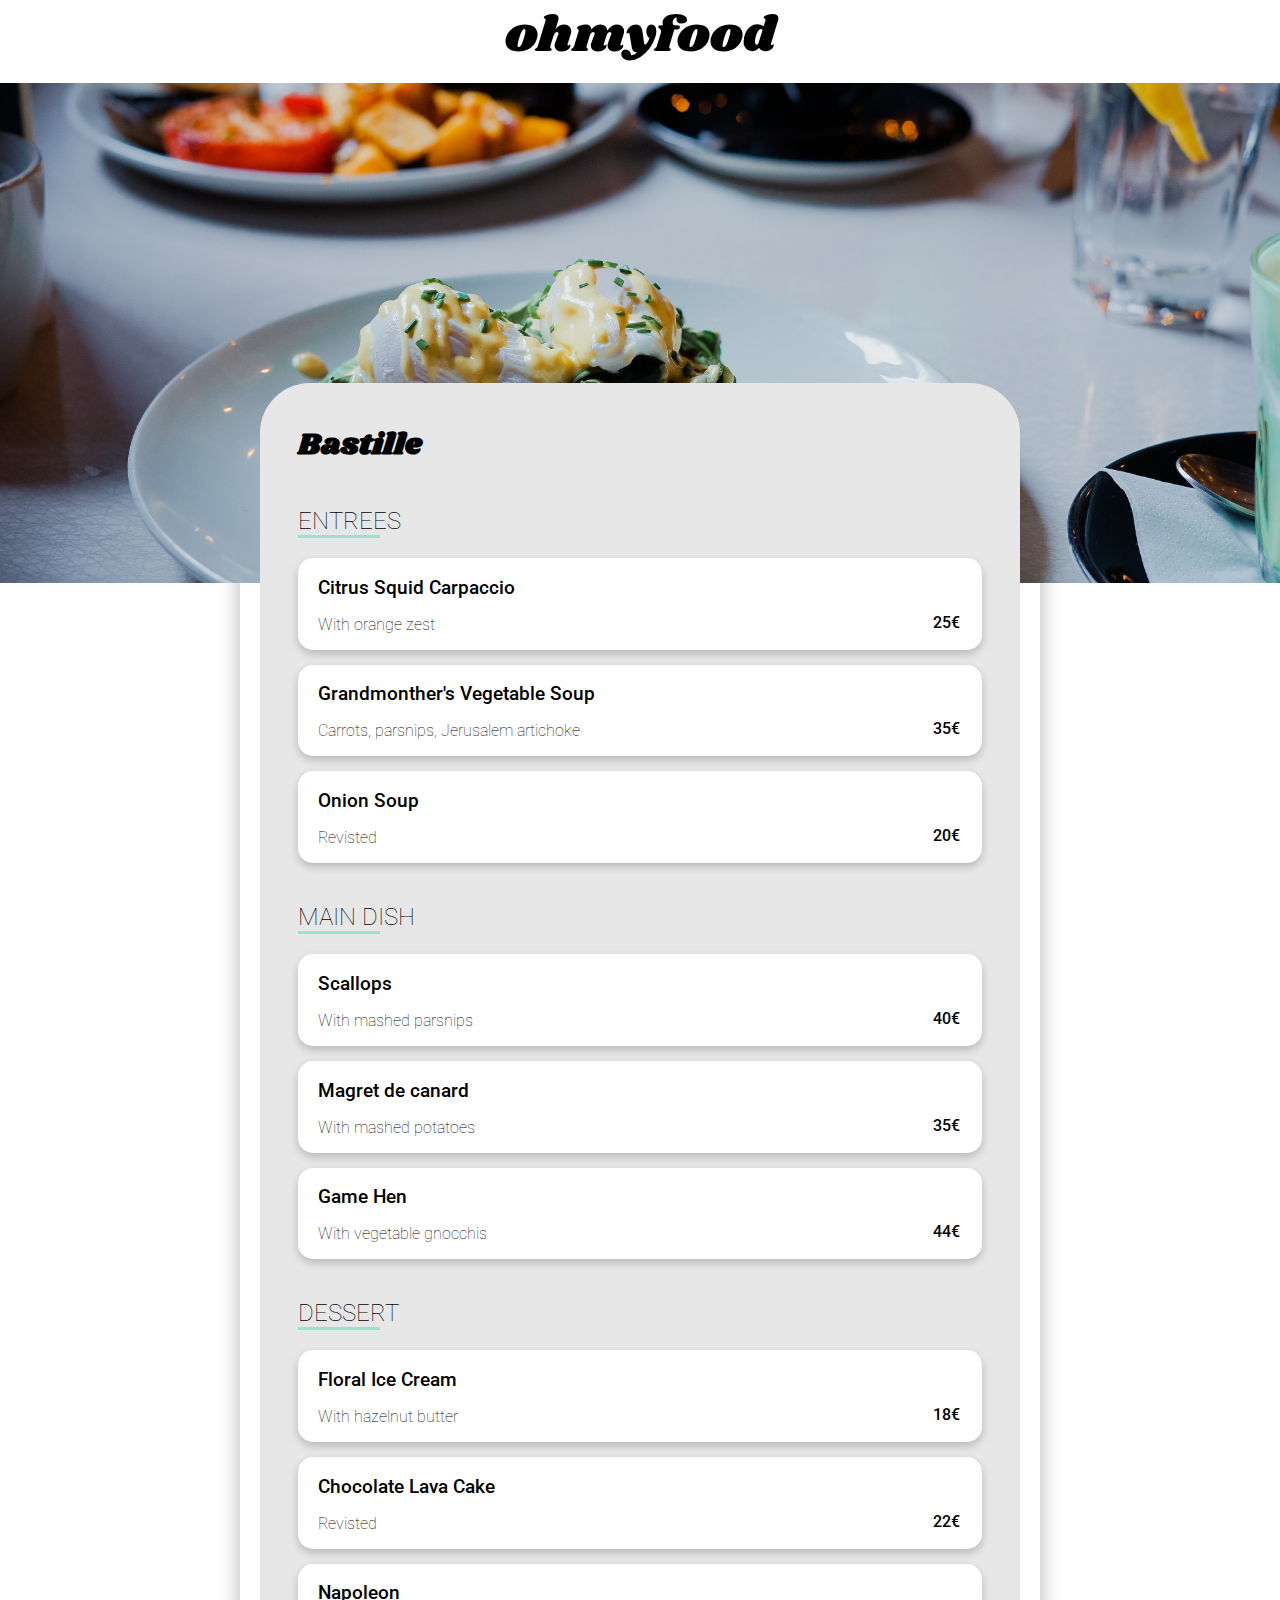
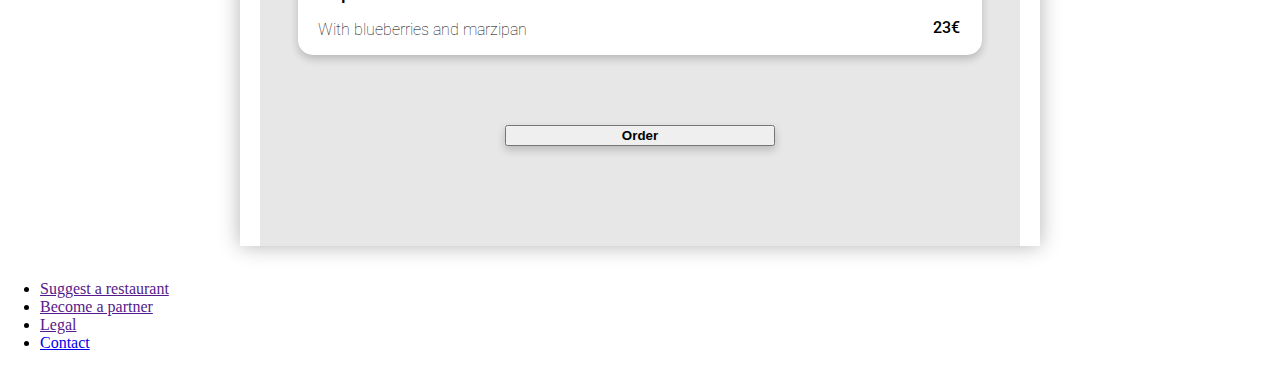
==== commit b26c4534: "all changes made" ====
--- a/bastille.html
+++ b/bastille.html
@@ -39,7 +39,8 @@
         <img src="./images/restaurants/bastille.jpg" alt="">
     </section>
 
-    <section class="menu-section">
+    <div class="contain shadow">
+          <section class="menu-section">
 
         <div class="menu-header">
             <h1>Bastille</h1>
@@ -172,9 +173,9 @@
                     <span class="order-button-container">
                         <button class="purp-btn order-button"><strong>Order</strong></button>
                     </span>
-                </div>    
 
     </section>
+    </div>
 
     <footer>
         <a href="#"><img src="./images/logo/ohmyfood.png" alt="" class="footer-logo"></a>
--- a/css/menu.css
+++ b/css/menu.css
@@ -73,9 +73,6 @@
   font-weight: 100;
 }
 
-.card .price-text {
-  font-weight: 500;
-}
 
 .card-left {
   overflow: hidden;
@@ -104,12 +101,6 @@
   font-weight: 500;
 }
 
-/*.card-left p {
-
-  font-weight: 500;
-}*/
-
-
 .menu-section {
   width: 100%;
   background: rgb(232, 231, 231);
@@ -299,6 +290,8 @@
   }
 }
 
+
+
 @media (min-width: 992px) {
   .price-text {
     margin-inline-start: auto;
@@ -311,3 +304,22 @@
     width: 70%;
   }
 }
+
+@media (min-width: 769px) and (max-width: 1560px) {
+  .page-width {
+    padding-left: 20px;
+    padding-right: 20px;
+    max-width: 1240px;
+    margin: auto;
+  }
+
+  .contain {
+    max-width: 800px;
+    margin: auto;
+    padding: 0 20px;
+  }
+
+  .shadow {
+    box-shadow: 0 0 20px 0 rgba(0, 0, 0, 0.3);
+  }
+}
